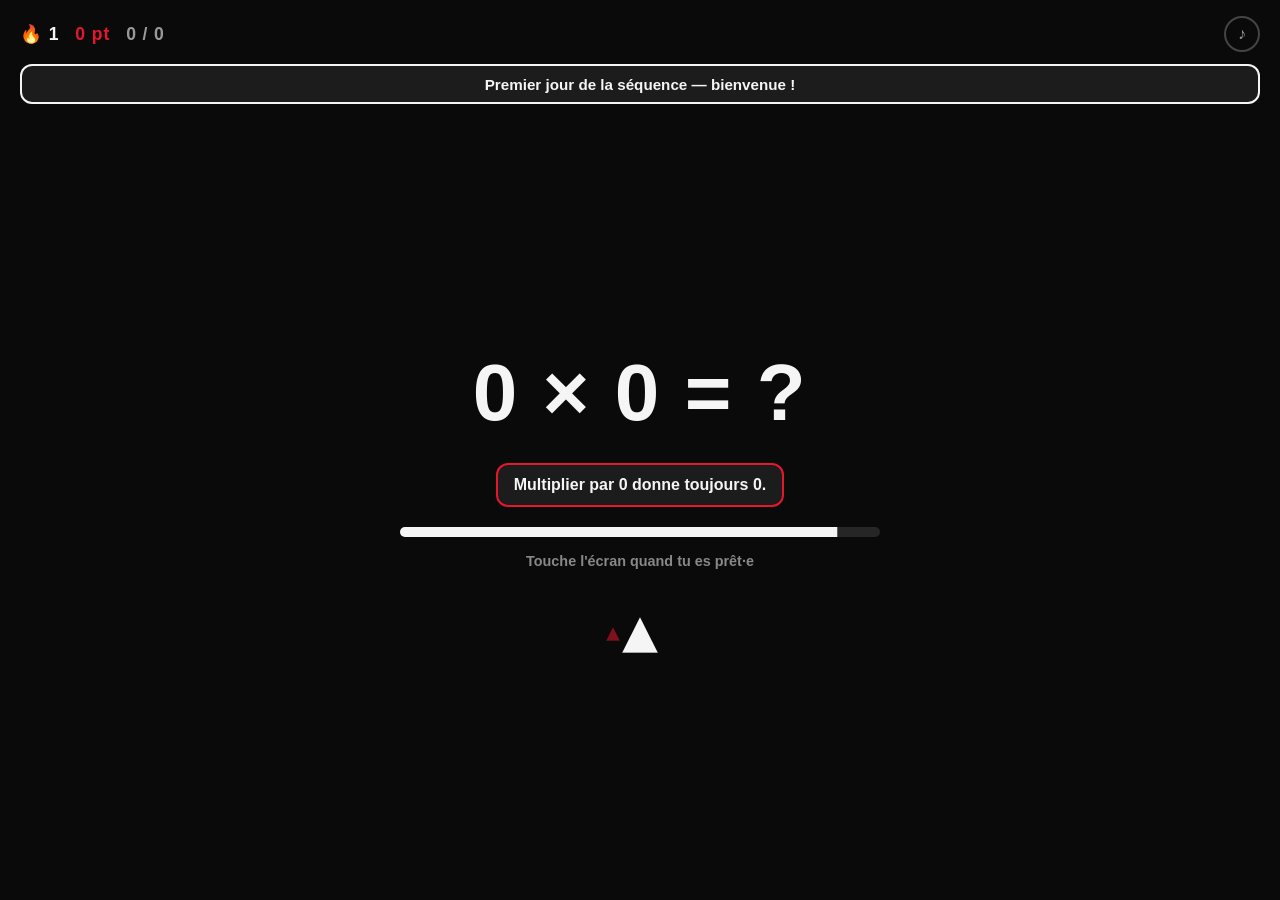
==== index.html @ b0b20a76 "Séquence quotidienne avec jour de grâce (1/4 des couches post-MVP) Compteur de jours d'affilée persi" ====
<!DOCTYPE html>
<html lang="fr">
<head>
<meta charset="UTF-8">
<meta name="viewport" content="width=device-width, initial-scale=1, viewport-fit=cover, user-scalable=no">
<title>Sprint des tables</title>
<link rel="stylesheet" href="src/style.css">
</head>
<body>
<div id="app">
  <div id="hud">
    <span id="streak">🔥 0</span>
    <span id="points">0 pt</span>
    <span id="score">0 / 0</span>
    <button id="muteBtn" type="button" aria-label="Couper la musique">♪</button>
  </div>

  <div id="streakBanner" class="hidden"></div>

  <div id="stage">
    <div id="comboBadge" class="hidden"></div>
    <div id="prompt"></div>
    <div id="hint" class="hidden"></div>
    <div id="timerBar"><div id="timerFill"></div></div>
    <div id="studyCaption" class="hidden">Touche l'écran quand tu es prêt·e</div>
    <div id="runnerTrack"><div id="runner" class="idle"></div></div>
    <div id="choices">
      <button id="choiceLeft" class="choice choice-left" type="button"></button>
      <button id="choiceRight" class="choice choice-right" type="button"></button>
    </div>
  </div>

  <div id="endScreen" class="hidden">
    <h1>Session terminée !</h1>
    <p id="endStats"></p>
    <button id="restartBtn" type="button">Rejouer (test)</button>
  </div>
</div>
<script type="module" src="src/main.js"></script>
</body>
</html>
---- src/style.css ----
:root {
  --black: #0a0a0a;
  --red: #e6162d;
  --white: #f5f5f5;
  color-scheme: dark;
}

* { box-sizing: border-box; }

html, body {
  margin: 0;
  height: 100%;
  background: var(--black);
  color: var(--white);
  font-family: -apple-system, "Helvetica Neue", Arial, sans-serif;
  overflow: hidden;
  -webkit-user-select: none;
  user-select: none;
  touch-action: manipulation;
}

#app {
  height: 100%;
  display: flex;
  flex-direction: column;
}

#hud {
  padding: 1rem 1.25rem 0;
  font-size: 1.1rem;
  font-weight: 700;
  letter-spacing: 0.05em;
  display: flex;
  align-items: center;
  gap: 1rem;
}

#streak { color: var(--white); }
#points { color: var(--red); }
#score { color: #999; font-weight: 600; }

#muteBtn {
  margin-left: auto;
  background: transparent;
  border: 2px solid #444;
  color: #999;
  border-radius: 999px;
  width: 2.25rem;
  height: 2.25rem;
  font-size: 1rem;
  cursor: pointer;
}

#muteBtn.muted { color: #444; border-color: #2a2a2a; }

#comboBadge {
  font-size: 1.1rem;
  font-weight: 800;
  color: var(--red);
  margin-bottom: 0.5rem;
  animation: pop 0.2s ease;
}

@keyframes pop {
  from { transform: scale(1.6); opacity: 0; }
  to { transform: scale(1); opacity: 1; }
}

#streakBanner {
  margin: 0.75rem 1.25rem 0;
  padding: 0.6rem 1rem;
  background: #1c1c1c;
  border: 2px solid var(--white);
  border-radius: 12px;
  text-align: center;
  font-weight: 700;
  font-size: 0.95rem;
  transition: opacity 0.4s ease;
}

#streakBanner.fading { opacity: 0; }

#stage {
  flex: 1;
  display: flex;
  flex-direction: column;
  align-items: center;
  justify-content: center;
  padding: 1rem;
  transition: background-color 0.12s ease;
}

#stage.flash-correct { background-color: #1a1a1a; }
#stage.flash-wrong { background-color: #2a0b0e; }

#prompt {
  font-size: clamp(2.5rem, 10vw, 5rem);
  font-weight: 800;
  letter-spacing: 0.02em;
  margin-bottom: 1.5rem;
}

#hint {
  max-width: min(90vw, 480px);
  font-size: 1rem;
  font-weight: 600;
  color: var(--white);
  background: #1c1c1c;
  border: 2px solid var(--red);
  border-radius: 12px;
  padding: 0.6rem 1rem;
  margin-bottom: 1.25rem;
  text-align: center;
  line-height: 1.35;
}

#timerBar {
  width: min(90vw, 480px);
  height: 10px;
  background: #262626;
  border-radius: 999px;
  overflow: hidden;
  margin-bottom: 2rem;
}

#timerBar.timer-study #timerFill { background: var(--white); }

#studyCaption {
  margin-top: -1rem;
  margin-bottom: 1.5rem;
  color: #888;
  font-size: 0.9rem;
  font-weight: 600;
}

#timerFill {
  height: 100%;
  width: 100%;
  background: var(--red);
  transform-origin: left center;
  transform: scaleX(1);
}

#runnerTrack {
  position: relative;
  width: min(90vw, 560px);
  height: 56px;
  margin-bottom: 0.5rem;
}

#runner {
  position: absolute;
  left: 50%;
  bottom: 0;
  width: 36px;
  height: 36px;
  transform: translate(-50%, 0);
}

#runner::before {
  content: '';
  position: absolute;
  inset: 0;
  background: var(--white);
  clip-path: polygon(50% 0%, 100% 100%, 0% 100%);
}

#runner::after {
  content: '';
  position: absolute;
  top: 10px;
  left: -16px;
  width: 14px;
  height: 14px;
  background: var(--red);
  opacity: 0.55;
  clip-path: polygon(50% 0%, 100% 100%, 0% 100%);
}

#choices {
  display: flex;
  gap: 1rem;
  width: min(90vw, 560px);
}

.choice {
  flex: 1;
  aspect-ratio: 1.3 / 1;
  border: 3px solid var(--white);
  border-radius: 18px;
  font-size: clamp(2rem, 8vw, 3.5rem);
  font-weight: 800;
  cursor: pointer;
  transition: transform 0.08s ease, background-color 0.08s ease, color 0.08s ease;
}

.choice-left { background: var(--black); color: var(--white); }
.choice-right { background: var(--red); color: var(--white); border-color: var(--red); }

.choice:active { transform: scale(0.95); }

.choice-correct { background: var(--white) !important; color: var(--black) !important; border-color: var(--white) !important; }
.choice-wrong { background: #2a0b0e !important; color: var(--red) !important; }

#endScreen {
  flex: 1;
  display: flex;
  flex-direction: column;
  align-items: center;
  justify-content: center;
  text-align: center;
  padding: 2rem;
  gap: 1rem;
}

#endScreen h1 {
  font-size: clamp(2rem, 8vw, 3rem);
  margin: 0;
}

#endScreen p {
  font-size: 1.2rem;
  color: #ccc;
}

#restartBtn {
  margin-top: 1rem;
  padding: 0.75rem 1.5rem;
  background: transparent;
  color: var(--white);
  border: 2px solid var(--white);
  border-radius: 999px;
  font-size: 1rem;
  font-weight: 700;
  cursor: pointer;
}

@keyframes shakeSmall {
  0%, 100% { transform: translate(0, 0); }
  25% { transform: translate(2px, -2px); }
  50% { transform: translate(-2px, 2px); }
  75% { transform: translate(2px, 2px); }
}

@keyframes shakeBig {
  0%, 100% { transform: translate(0, 0); }
  20% { transform: translate(-7px, 3px); }
  40% { transform: translate(7px, -3px); }
  60% { transform: translate(-7px, -3px); }
  80% { transform: translate(7px, 3px); }
}

#app.shake-correct { animation: shakeSmall 0.15s ease-in-out; }
#app.shake-wrong { animation: shakeBig 0.3s ease-in-out; }

.hidden { display: none !important; }
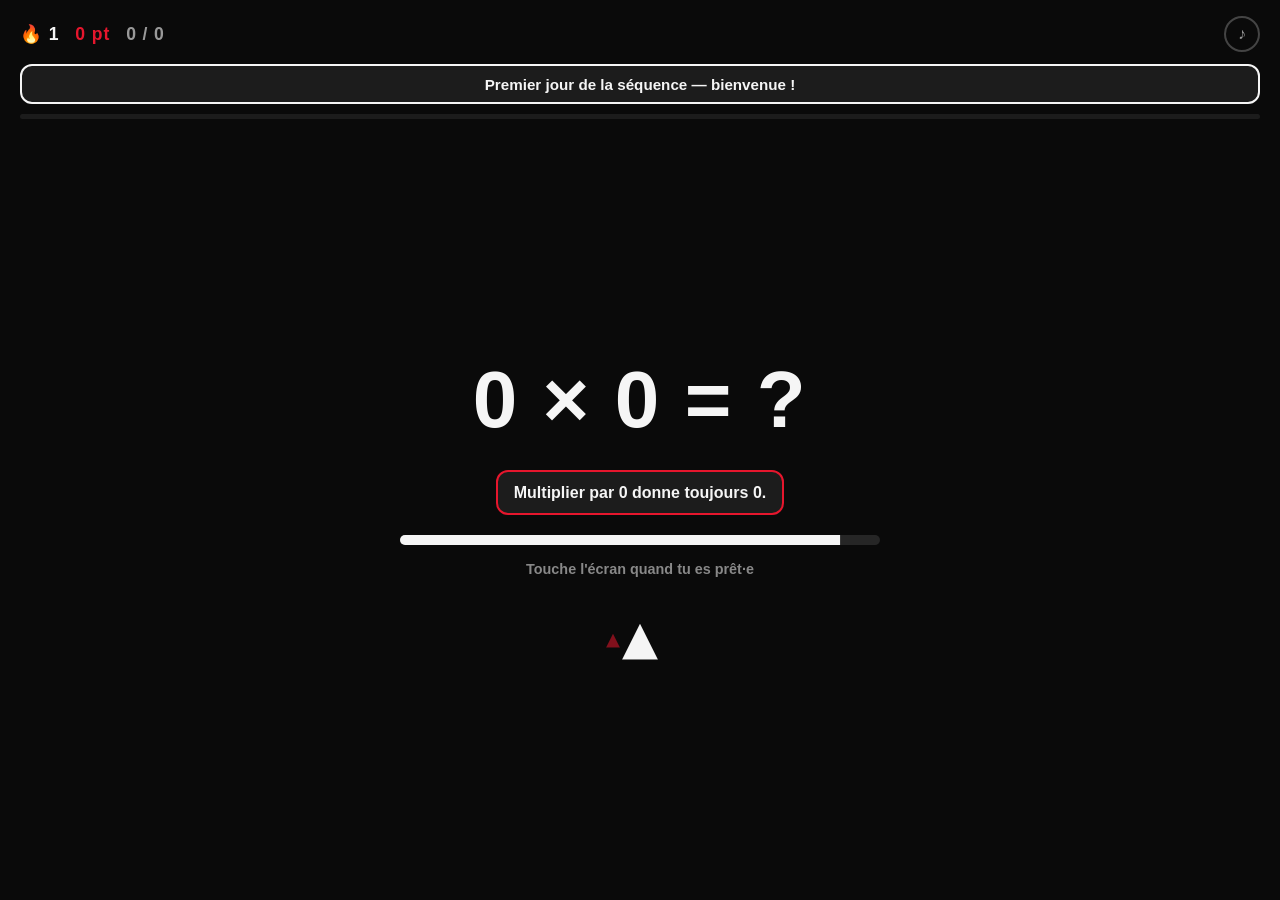
==== commit 47b683eb: "Barre de progression basée sur la vraie maîtrise Leitner (2/4) Ajoute engine/progress.js : % de maît" ====
--- a/index.html
+++ b/index.html
@@ -17,6 +17,10 @@
 
   <div id="streakBanner" class="hidden"></div>
 
+  <div id="masteryBar" aria-label="Maîtrise globale des tables">
+    <div id="masteryFill"></div>
+  </div>
+
   <div id="stage">
     <div id="comboBadge" class="hidden"></div>
     <div id="prompt"></div>
@@ -33,6 +37,7 @@
   <div id="endScreen" class="hidden">
     <h1>Session terminée !</h1>
     <p id="endStats"></p>
+    <div id="endProgress"></div>
     <button id="restartBtn" type="button">Rejouer (test)</button>
   </div>
 </div>
--- a/src/style.css
+++ b/src/style.css
@@ -79,6 +79,21 @@
 }
 
 #streakBanner.fading { opacity: 0; }
+
+#masteryBar {
+  margin: 0.6rem 1.25rem 0;
+  height: 5px;
+  background: #1c1c1c;
+  border-radius: 999px;
+  overflow: hidden;
+}
+
+#masteryFill {
+  height: 100%;
+  width: 0%;
+  background: var(--white);
+  transition: width 0.3s ease;
+}
 
 #stage {
   flex: 1;
@@ -223,6 +238,40 @@
   color: #ccc;
 }
 
+#endProgress {
+  width: min(90vw, 420px);
+  display: flex;
+  flex-direction: column;
+  gap: 0.6rem;
+  margin-top: 0.5rem;
+}
+
+.progress-row {
+  text-align: left;
+}
+
+.progress-row-label {
+  display: flex;
+  justify-content: space-between;
+  font-size: 0.85rem;
+  color: #aaa;
+  margin-bottom: 0.25rem;
+}
+
+.progress-row-bar {
+  height: 8px;
+  background: #1c1c1c;
+  border-radius: 999px;
+  overflow: hidden;
+}
+
+.progress-row-fill {
+  height: 100%;
+  background: var(--red);
+}
+
+.progress-row-fill.mastered { background: var(--white); }
+
 #restartBtn {
   margin-top: 1rem;
   padding: 0.75rem 1.5rem;
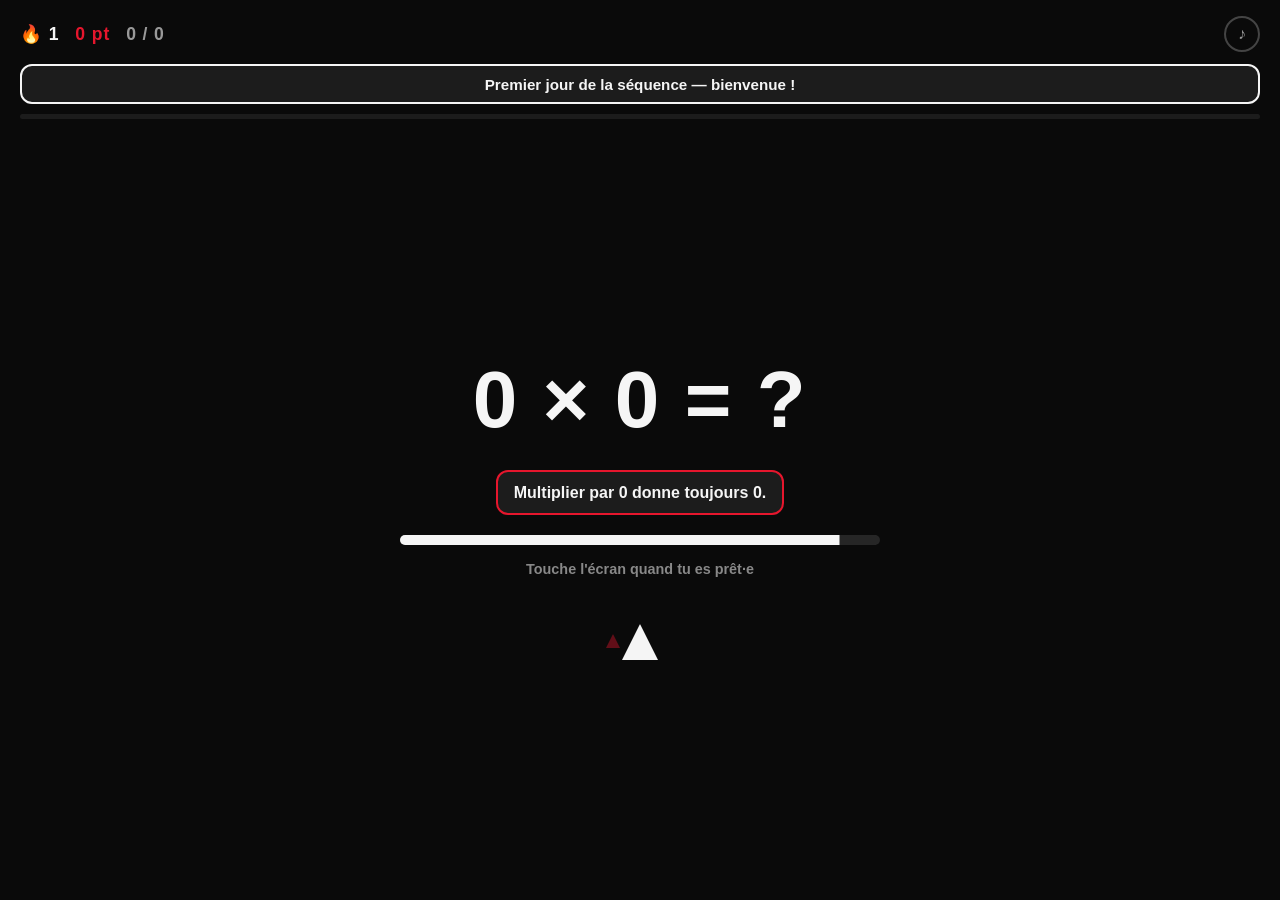
==== commit ccd18160: "Personnage évolutif sur 5 paliers, débloqué par la vraie maîtrise (3/4) Le coureur existant évolue v" ====
--- a/index.html
+++ b/index.html
@@ -16,6 +16,7 @@
   </div>
 
   <div id="streakBanner" class="hidden"></div>
+  <div id="avatarBanner" class="hidden"></div>
 
   <div id="masteryBar" aria-label="Maîtrise globale des tables">
     <div id="masteryFill"></div>
@@ -27,7 +28,12 @@
     <div id="hint" class="hidden"></div>
     <div id="timerBar"><div id="timerFill"></div></div>
     <div id="studyCaption" class="hidden">Touche l'écran quand tu es prêt·e</div>
-    <div id="runnerTrack"><div id="runner" class="idle"></div></div>
+    <div id="runnerTrack">
+      <div id="runner" class="idle tier-0">
+        <span class="crest"></span>
+        <span class="ring"></span>
+      </div>
+    </div>
     <div id="choices">
       <button id="choiceLeft" class="choice choice-left" type="button"></button>
       <button id="choiceRight" class="choice choice-right" type="button"></button>
--- a/src/style.css
+++ b/src/style.css
@@ -80,6 +80,20 @@
 
 #streakBanner.fading { opacity: 0; }
 
+#avatarBanner {
+  margin: 0.5rem 1.25rem 0;
+  padding: 0.6rem 1rem;
+  background: #1c1c1c;
+  border: 2px solid var(--red);
+  border-radius: 12px;
+  text-align: center;
+  font-weight: 700;
+  font-size: 0.95rem;
+  transition: opacity 0.4s ease;
+}
+
+#avatarBanner.fading { opacity: 0; }
+
 #masteryBar {
   margin: 0.6rem 1.25rem 0;
   height: 5px;
@@ -170,6 +184,7 @@
   width: 36px;
   height: 36px;
   transform: translate(-50%, 0);
+  transition: width 0.3s ease, height 0.3s ease;
 }
 
 #runner::before {
@@ -188,8 +203,55 @@
   width: 14px;
   height: 14px;
   background: var(--red);
-  opacity: 0.55;
+  opacity: 0.4;
   clip-path: polygon(50% 0%, 100% 100%, 0% 100%);
+  transition: opacity 0.3s ease;
+}
+
+/* Paliers d'évolution — dérivés du % de maîtrise réelle (voir game/avatar.js),
+   toujours en primitives CSS simples (triangles/cercles), jamais un sprite. */
+#runner.tier-1::after { opacity: 0.7; }
+
+#runner.tier-2::after,
+#runner.tier-3::after,
+#runner.tier-4::after { opacity: 1; }
+
+#runner .crest {
+  display: none;
+  position: absolute;
+  top: -11px;
+  left: 50%;
+  transform: translateX(-50%);
+  width: 0;
+  height: 0;
+  border-left: 6px solid transparent;
+  border-right: 6px solid transparent;
+  border-bottom: 9px solid var(--red);
+}
+
+#runner.tier-2 .crest,
+#runner.tier-3 .crest,
+#runner.tier-4 .crest { display: block; }
+
+#runner.tier-3,
+#runner.tier-4 { width: 44px; height: 44px; }
+
+#runner .ring {
+  display: none;
+  position: absolute;
+  inset: -10px;
+  border: 2px solid var(--white);
+  border-radius: 50%;
+}
+
+#runner.tier-4 .ring {
+  display: block;
+  animation: ringPulse 1.1s ease-out infinite;
+}
+
+@keyframes ringPulse {
+  0% { transform: scale(0.75); opacity: 0.7; }
+  100% { transform: scale(1.5); opacity: 0; }
 }
 
 #choices {
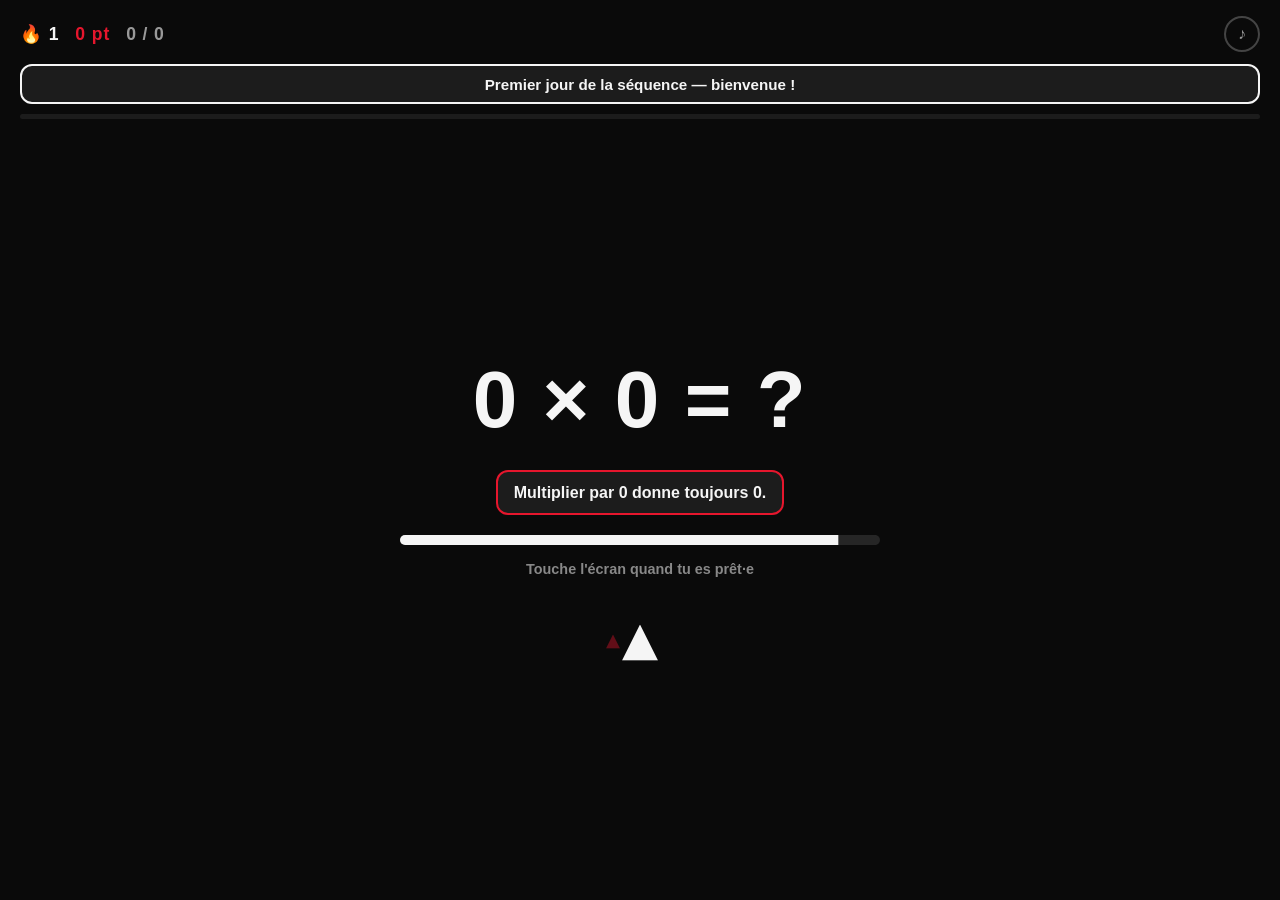
==== commit b904a81e: "Vue parent simple (4/4) — dernière couche post-MVP Page séparée (parent.html), pas un dashboard : sé" ====
--- a/index.html
+++ b/index.html
@@ -45,6 +45,7 @@
     <p id="endStats"></p>
     <div id="endProgress"></div>
     <button id="restartBtn" type="button">Rejouer (test)</button>
+    <a id="parentLink" href="parent.html">Vue parent →</a>
   </div>
 </div>
 <script type="module" src="src/main.js"></script>
--- a/src/style.css
+++ b/src/style.css
@@ -346,6 +346,13 @@
   cursor: pointer;
 }
 
+#parentLink {
+  margin-top: 0.75rem;
+  color: #888;
+  font-size: 0.85rem;
+  text-decoration: none;
+}
+
 @keyframes shakeSmall {
   0%, 100% { transform: translate(0, 0); }
   25% { transform: translate(2px, -2px); }
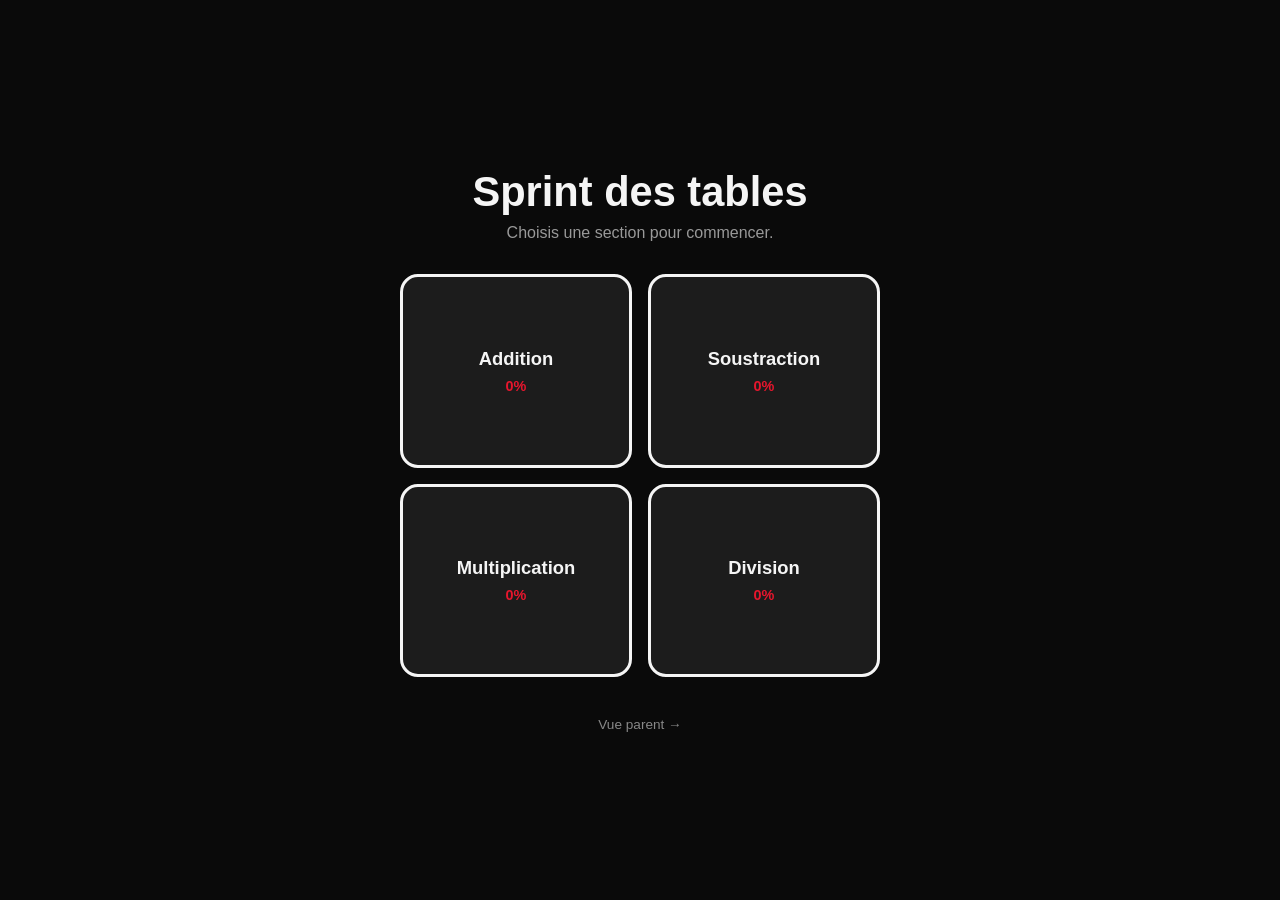
==== commit deb8f0c6: "4 sections indépendantes (addition/soustraction/multiplication/division) Refonte du moteur : chaque " ====
--- a/index.html
+++ b/index.html
@@ -7,8 +7,33 @@
 <link rel="stylesheet" href="src/style.css">
 </head>
 <body>
-<div id="app">
+<div id="menuScreen">
+  <h1>Sprint des tables</h1>
+  <p class="subtitle">Choisis une section pour commencer.</p>
+  <div id="sectionButtons">
+    <button class="sectionBtn" type="button" data-operation="addition">
+      <span class="sectionBtn-label">Addition</span>
+      <span class="sectionBtn-percent">0%</span>
+    </button>
+    <button class="sectionBtn" type="button" data-operation="subtraction">
+      <span class="sectionBtn-label">Soustraction</span>
+      <span class="sectionBtn-percent">0%</span>
+    </button>
+    <button class="sectionBtn" type="button" data-operation="multiplication">
+      <span class="sectionBtn-label">Multiplication</span>
+      <span class="sectionBtn-percent">0%</span>
+    </button>
+    <button class="sectionBtn" type="button" data-operation="division">
+      <span class="sectionBtn-label">Division</span>
+      <span class="sectionBtn-percent">0%</span>
+    </button>
+  </div>
+  <a id="menuParentLink" href="parent.html">Vue parent →</a>
+</div>
+
+<div id="app" class="hidden">
   <div id="hud">
+    <button id="menuBtn" type="button" aria-label="Retour au menu">←</button>
     <span id="streak">🔥 0</span>
     <span id="points">0 pt</span>
     <span id="score">0 / 0</span>
@@ -44,7 +69,10 @@
     <h1>Session terminée !</h1>
     <p id="endStats"></p>
     <div id="endProgress"></div>
-    <button id="restartBtn" type="button">Rejouer (test)</button>
+    <div id="endButtons">
+      <button id="restartBtn" type="button">Rejouer cette section</button>
+      <button id="menuFromEndBtn" type="button">Choisir une autre section</button>
+    </div>
     <a id="parentLink" href="parent.html">Vue parent →</a>
   </div>
 </div>
--- a/src/style.css
+++ b/src/style.css
@@ -23,6 +23,87 @@
   height: 100%;
   display: flex;
   flex-direction: column;
+}
+
+#menuScreen {
+  height: 100%;
+  display: flex;
+  flex-direction: column;
+  align-items: center;
+  justify-content: center;
+  padding: 2rem 1.5rem;
+  text-align: center;
+  gap: 0.5rem;
+}
+
+#menuScreen h1 {
+  font-size: clamp(1.8rem, 8vw, 2.6rem);
+  margin: 0;
+}
+
+#menuScreen .subtitle {
+  color: #999;
+  margin: 0 0 1.5rem;
+}
+
+#sectionButtons {
+  display: grid;
+  grid-template-columns: 1fr 1fr;
+  gap: 1rem;
+  width: min(90vw, 480px);
+}
+
+.sectionBtn {
+  aspect-ratio: 1.2 / 1;
+  background: #1c1c1c;
+  border: 3px solid var(--white);
+  border-radius: 18px;
+  color: var(--white);
+  display: flex;
+  flex-direction: column;
+  align-items: center;
+  justify-content: center;
+  gap: 0.5rem;
+  cursor: pointer;
+  transition: transform 0.08s ease, background-color 0.08s ease;
+}
+
+.sectionBtn:active { transform: scale(0.96); }
+
+.sectionBtn-label {
+  font-size: 1.15rem;
+  font-weight: 800;
+}
+
+.sectionBtn-percent {
+  font-size: 0.9rem;
+  font-weight: 700;
+  color: var(--red);
+}
+
+#menuParentLink {
+  margin-top: 2rem;
+  color: #888;
+  font-size: 0.85rem;
+  text-decoration: none;
+}
+
+#menuBtn {
+  background: transparent;
+  border: 2px solid #444;
+  color: #999;
+  border-radius: 999px;
+  width: 2.25rem;
+  height: 2.25rem;
+  font-size: 1rem;
+  cursor: pointer;
+}
+
+#endButtons {
+  display: flex;
+  flex-direction: column;
+  gap: 0.6rem;
+  margin-top: 1rem;
 }
 
 #hud {
@@ -334,8 +415,8 @@
 
 .progress-row-fill.mastered { background: var(--white); }
 
-#restartBtn {
-  margin-top: 1rem;
+#restartBtn,
+#menuFromEndBtn {
   padding: 0.75rem 1.5rem;
   background: transparent;
   color: var(--white);
@@ -344,6 +425,11 @@
   font-size: 1rem;
   font-weight: 700;
   cursor: pointer;
+}
+
+#menuFromEndBtn {
+  border-color: #444;
+  color: #999;
 }
 
 #parentLink {
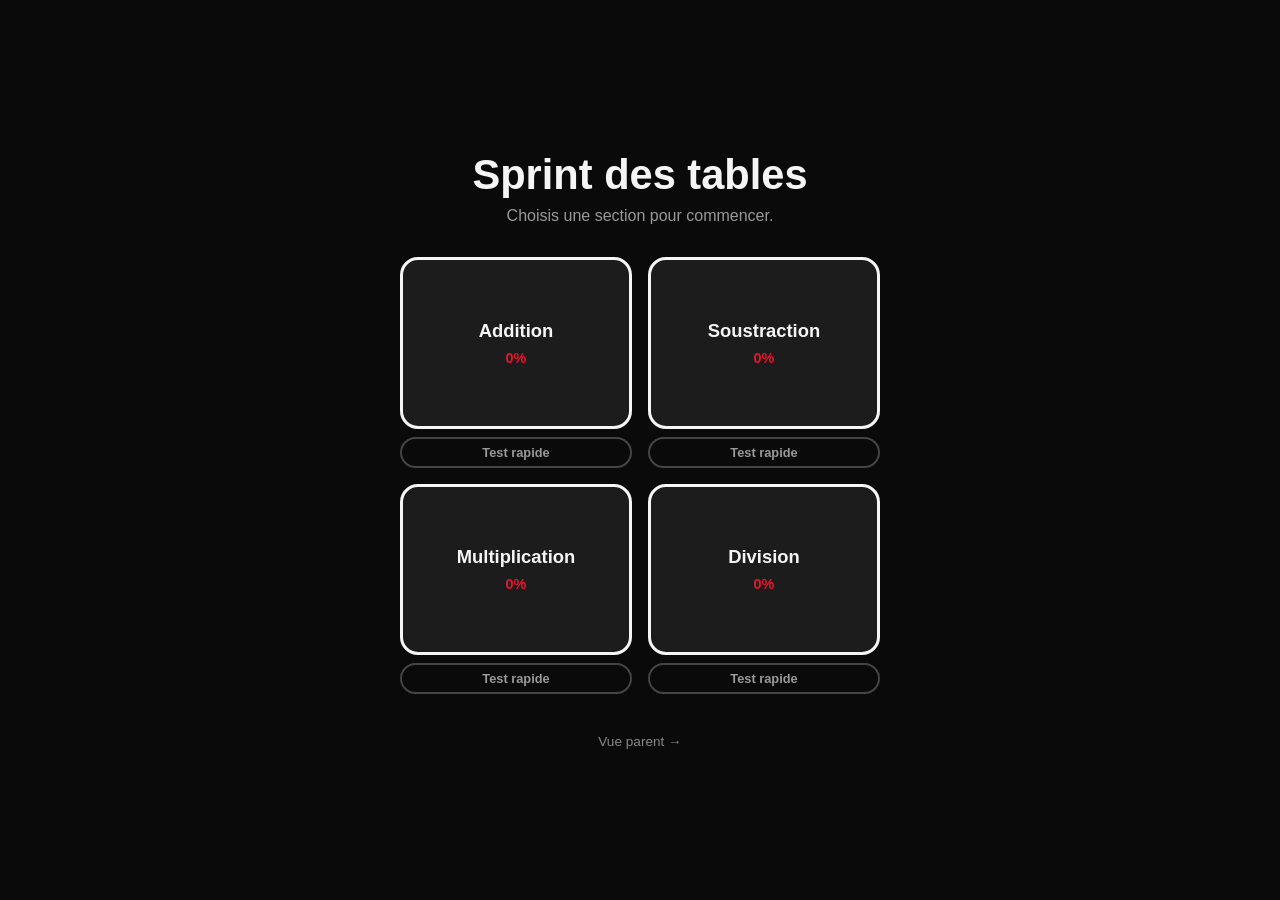
==== commit d0ac4bf1: "3 minutes par section, bouton pause, et test rapide pour sauter ce qui est déjà su Retour terrain su" ====
--- a/index.html
+++ b/index.html
@@ -11,22 +11,34 @@
   <h1>Sprint des tables</h1>
   <p class="subtitle">Choisis une section pour commencer.</p>
   <div id="sectionButtons">
-    <button class="sectionBtn" type="button" data-operation="addition">
-      <span class="sectionBtn-label">Addition</span>
-      <span class="sectionBtn-percent">0%</span>
-    </button>
-    <button class="sectionBtn" type="button" data-operation="subtraction">
-      <span class="sectionBtn-label">Soustraction</span>
-      <span class="sectionBtn-percent">0%</span>
-    </button>
-    <button class="sectionBtn" type="button" data-operation="multiplication">
-      <span class="sectionBtn-label">Multiplication</span>
-      <span class="sectionBtn-percent">0%</span>
-    </button>
-    <button class="sectionBtn" type="button" data-operation="division">
-      <span class="sectionBtn-label">Division</span>
-      <span class="sectionBtn-percent">0%</span>
-    </button>
+    <div class="sectionCard">
+      <button class="sectionBtn" type="button" data-operation="addition">
+        <span class="sectionBtn-label">Addition</span>
+        <span class="sectionBtn-percent">0%</span>
+      </button>
+      <button class="sectionDiagnosticBtn" type="button" data-operation="addition">Test rapide</button>
+    </div>
+    <div class="sectionCard">
+      <button class="sectionBtn" type="button" data-operation="subtraction">
+        <span class="sectionBtn-label">Soustraction</span>
+        <span class="sectionBtn-percent">0%</span>
+      </button>
+      <button class="sectionDiagnosticBtn" type="button" data-operation="subtraction">Test rapide</button>
+    </div>
+    <div class="sectionCard">
+      <button class="sectionBtn" type="button" data-operation="multiplication">
+        <span class="sectionBtn-label">Multiplication</span>
+        <span class="sectionBtn-percent">0%</span>
+      </button>
+      <button class="sectionDiagnosticBtn" type="button" data-operation="multiplication">Test rapide</button>
+    </div>
+    <div class="sectionCard">
+      <button class="sectionBtn" type="button" data-operation="division">
+        <span class="sectionBtn-label">Division</span>
+        <span class="sectionBtn-percent">0%</span>
+      </button>
+      <button class="sectionDiagnosticBtn" type="button" data-operation="division">Test rapide</button>
+    </div>
   </div>
   <a id="menuParentLink" href="parent.html">Vue parent →</a>
 </div>
@@ -37,7 +49,13 @@
     <span id="streak">🔥 0</span>
     <span id="points">0 pt</span>
     <span id="score">0 / 0</span>
+    <button id="pauseBtn" type="button" aria-label="Pause">⏸</button>
     <button id="muteBtn" type="button" aria-label="Couper la musique">♪</button>
+  </div>
+
+  <div id="pauseOverlay" class="hidden">
+    <h2>Pause</h2>
+    <button id="resumeBtn" type="button">▶ Reprendre</button>
   </div>
 
   <div id="streakBanner" class="hidden"></div>
--- a/src/style.css
+++ b/src/style.css
@@ -53,8 +53,14 @@
   width: min(90vw, 480px);
 }
 
+.sectionCard {
+  display: flex;
+  flex-direction: column;
+  gap: 0.5rem;
+}
+
 .sectionBtn {
-  aspect-ratio: 1.2 / 1;
+  aspect-ratio: 1.35 / 1;
   background: #1c1c1c;
   border: 3px solid var(--white);
   border-radius: 18px;
@@ -79,6 +85,17 @@
   font-size: 0.9rem;
   font-weight: 700;
   color: var(--red);
+}
+
+.sectionDiagnosticBtn {
+  background: transparent;
+  border: 2px solid #444;
+  color: #999;
+  border-radius: 999px;
+  padding: 0.35rem 0.5rem;
+  font-size: 0.8rem;
+  font-weight: 700;
+  cursor: pointer;
 }
 
 #menuParentLink {
@@ -120,8 +137,8 @@
 #points { color: var(--red); }
 #score { color: #999; font-weight: 600; }
 
+#pauseBtn,
 #muteBtn {
-  margin-left: auto;
   background: transparent;
   border: 2px solid #444;
   color: #999;
@@ -132,7 +149,37 @@
   cursor: pointer;
 }
 
+#pauseBtn { margin-left: auto; }
+
 #muteBtn.muted { color: #444; border-color: #2a2a2a; }
+
+#pauseOverlay {
+  position: fixed;
+  inset: 0;
+  z-index: 30;
+  background: rgba(10, 10, 10, 0.95);
+  display: flex;
+  flex-direction: column;
+  align-items: center;
+  justify-content: center;
+  gap: 1.5rem;
+}
+
+#pauseOverlay h2 {
+  font-size: 2rem;
+  margin: 0;
+}
+
+#resumeBtn {
+  padding: 0.9rem 1.75rem;
+  background: transparent;
+  color: var(--white);
+  border: 3px solid var(--white);
+  border-radius: 999px;
+  font-size: 1.1rem;
+  font-weight: 800;
+  cursor: pointer;
+}
 
 #comboBadge {
   font-size: 1.1rem;
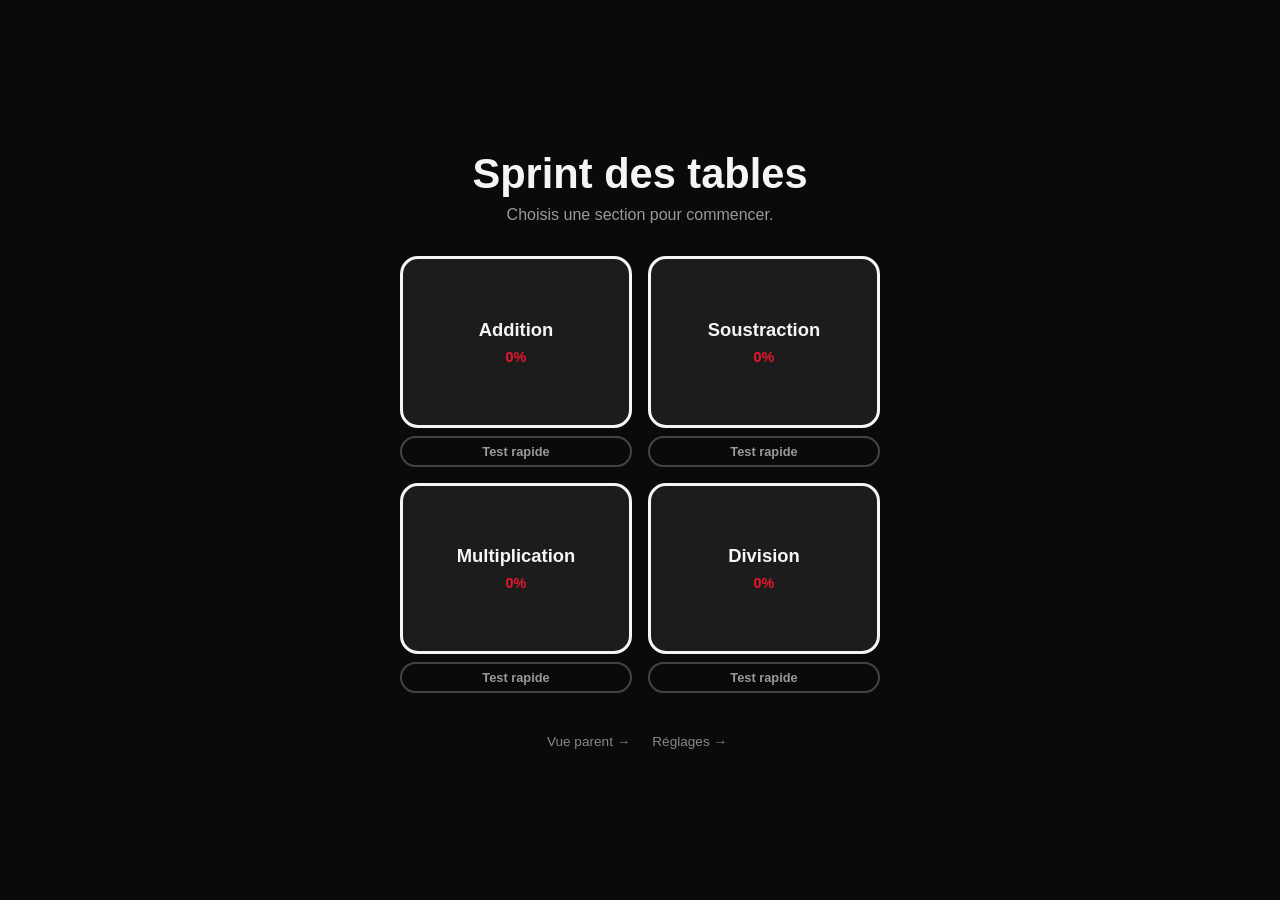
==== commit a972d07a: "Réglages : recommencer à zéro + choix entre 3 musiques - storage.js : resetAllProgress() efface cart" ====
--- a/index.html
+++ b/index.html
@@ -40,7 +40,31 @@
       <button class="sectionDiagnosticBtn" type="button" data-operation="division">Test rapide</button>
     </div>
   </div>
-  <a id="menuParentLink" href="parent.html">Vue parent →</a>
+  <div id="menuLinks">
+    <a id="menuParentLink" href="parent.html">Vue parent →</a>
+    <button id="settingsLink" type="button">Réglages →</button>
+  </div>
+</div>
+
+<div id="settingsScreen" class="hidden">
+  <h1>Réglages</h1>
+
+  <h2>Musique</h2>
+  <div id="trackButtons"></div>
+
+  <h2>Progression</h2>
+  <button id="resetBtn" type="button">Recommencer à zéro</button>
+  <p class="settings-note">Efface toute la progression des 4 sections, la séquence quotidienne et le personnage. Ne peut pas être annulé.</p>
+
+  <div id="resetConfirm" class="hidden">
+    <p>Es-tu sûr ? Toute la progression sera perdue pour de bon.</p>
+    <div id="resetConfirmButtons">
+      <button id="resetCancelBtn" type="button">Annuler</button>
+      <button id="resetConfirmBtn" type="button">Oui, recommencer à zéro</button>
+    </div>
+  </div>
+
+  <button id="settingsBackBtn" type="button">← Retour au menu</button>
 </div>
 
 <div id="app" class="hidden">
--- a/src/style.css
+++ b/src/style.css
@@ -98,11 +98,142 @@
   cursor: pointer;
 }
 
-#menuParentLink {
+#menuLinks {
   margin-top: 2rem;
+  display: flex;
+  align-items: center;
+  gap: 1rem;
+}
+
+#menuParentLink,
+#settingsLink {
   color: #888;
   font-size: 0.85rem;
   text-decoration: none;
+  background: transparent;
+  border: none;
+  cursor: pointer;
+  font-family: inherit;
+}
+
+#settingsScreen {
+  height: 100%;
+  display: flex;
+  flex-direction: column;
+  align-items: center;
+  justify-content: center;
+  padding: 2rem 1.5rem;
+  text-align: center;
+  gap: 0.5rem;
+}
+
+#settingsScreen h1 {
+  font-size: clamp(1.6rem, 7vw, 2.2rem);
+  margin: 0 0 1.5rem;
+}
+
+#settingsScreen h2 {
+  font-size: 0.95rem;
+  color: #999;
+  margin: 0 0 0.75rem;
+  text-transform: uppercase;
+  letter-spacing: 0.05em;
+}
+
+#trackButtons {
+  display: flex;
+  flex-direction: column;
+  gap: 0.6rem;
+  width: min(90vw, 360px);
+  margin-bottom: 2rem;
+}
+
+.trackBtn {
+  padding: 0.85rem 1rem;
+  background: #1c1c1c;
+  border: 2px solid #444;
+  border-radius: 12px;
+  color: var(--white);
+  font-size: 1rem;
+  font-weight: 700;
+  cursor: pointer;
+  text-align: left;
+}
+
+.trackBtn.selected {
+  border-color: var(--red);
+  background: #2a0b0e;
+}
+
+#resetBtn {
+  padding: 0.75rem 1.5rem;
+  background: transparent;
+  color: var(--red);
+  border: 2px solid var(--red);
+  border-radius: 999px;
+  font-size: 1rem;
+  font-weight: 700;
+  cursor: pointer;
+}
+
+.settings-note {
+  max-width: min(90vw, 360px);
+  color: #888;
+  font-size: 0.8rem;
+  margin: 0.75rem 0 1.5rem;
+}
+
+#resetConfirm {
+  background: #1c1c1c;
+  border: 2px solid var(--red);
+  border-radius: 14px;
+  padding: 1.25rem;
+  width: min(90vw, 360px);
+  margin-bottom: 1.5rem;
+}
+
+#resetConfirm p {
+  margin: 0 0 1rem;
+  font-weight: 700;
+}
+
+#resetConfirmButtons {
+  display: flex;
+  gap: 0.75rem;
+  justify-content: center;
+}
+
+#resetCancelBtn,
+#resetConfirmBtn {
+  padding: 0.6rem 1rem;
+  border-radius: 999px;
+  font-size: 0.9rem;
+  font-weight: 700;
+  cursor: pointer;
+}
+
+#resetCancelBtn {
+  background: transparent;
+  color: var(--white);
+  border: 2px solid var(--white);
+}
+
+#resetConfirmBtn {
+  background: var(--red);
+  color: var(--white);
+  border: 2px solid var(--red);
+}
+
+#settingsBackBtn {
+  margin-top: 1.5rem;
+  padding: 0.75rem 1.5rem;
+  background: transparent;
+  color: var(--white);
+  border: 2px solid var(--white);
+  border-radius: 999px;
+  font-size: 1rem;
+  font-weight: 700;
+  cursor: pointer;
 }
 
 #menuBtn {
